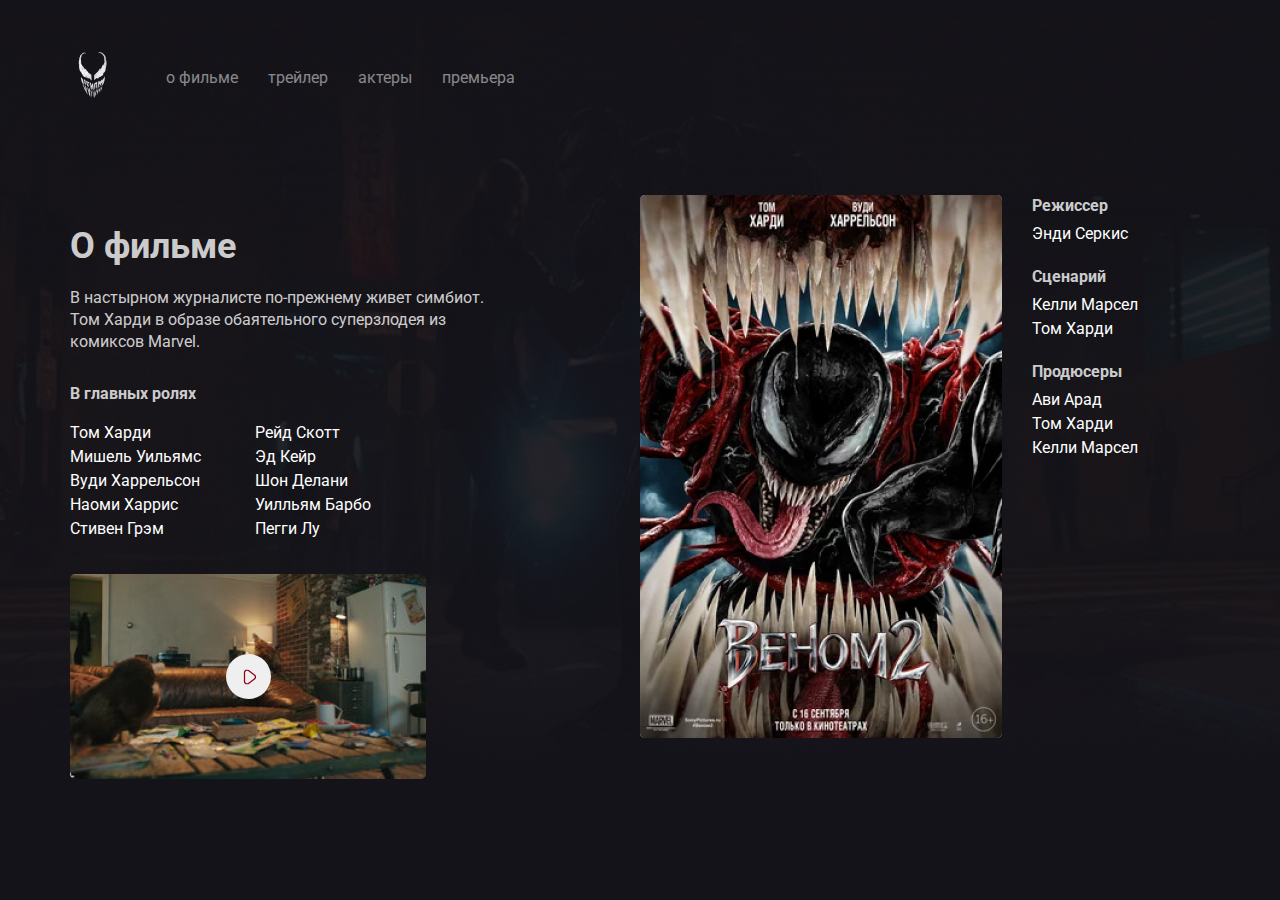
==== about.html @ 5b789bf8 "added About page" ====
<!DOCTYPE html>
<html lang="ru">

<head>
   <meta charset="UTF-8">
   <meta http-equiv="X-UA-Compatible" content="IE=edge">
   <meta name="viewport" content="width=device-width, initial-scale=1.0">
   <title>О фильме - Venom 2</title>
   <link href="https://fonts.googleapis.com/css2?family=Roboto:wght@400;700&display=swap" rel="stylesheet">
   <link rel="stylesheet" href="css/normalize.css">
   <link rel="stylesheet" href="css/style.css">
</head>

<body class="primary-bg">
   <div class="container">
      <header class="header">
         <a href="/" class="logo-link">
            <img class="logo-image" src="image/logo.png" alt="logo: Venom" width="46" height="71">
         </a>
         <nav class="nav">
            <ul class="nav__menu">
               <li class="nav__menu-item">
                  <a href="about.html" class="nav__menu-link">о фильме</a>
               </li>
               <li class="nav__menu-item">
                  <a href="trailer.html" class="nav__menu-link">трейлер</a>
               </li>
               <li class="nav__menu-item">
                  <a href="actors.html" class="nav__menu-link">актеры</a>
               </li>
               <li class="nav__menu-item">
                  <a href="prmier.html" class="nav__menu-link">премьера</a>
               </li>
            </ul>
         </nav>
      </header>

      <div class="content">
         <div class="col">
            <h2 class="content-title">О фильме</h2>
            <p class="content-text">
               В настырном журналисте по-прежнему живет симбиот. Том Харди в образе обаятельного суперзлодея из
               комиксов Marvel.
            </p>
            <h3 class="content-subtitle">В главных ролях</h3>
            <ul class="list column-2">
               <li class="list-item">Том Харди</li>
               <li class="list-item">Мишель Уильямс</li>
               <li class="list-item">Вуди Харрельсон</li>
               <li class="list-item">Наоми Харрис</li>
               <li class="list-item">Стивен Грэм</li>
               <li class="list-item">Рейд Скотт</li>
               <li class="list-item">Эд Кейр</li>
               <li class="list-item">Шон Делани</li>
               <li class="list-item">Уилльям Барбо</li>
               <li class="list-item">Пегги Лу</li>
            </ul>
            <div class="trailer">
               <button class="play">
                  <img class="play-icon" src="image/play.svg" alt="icon: play">
               </button>
            </div>
         </div>
         <div class="col">
            <div class="poster-wrapper">
               <img class="poster" src="image/poster.jpg" alt="photo: poster venom2">
               <div class="creators">
                  <h3 class="content-subtitle">Режиссер</h3>
                  <ul class="list">
                     <li class="list-item">Энди Серкис</li>
                  </ul>
                  <h3 class="content-subtitle">Сценарий</h3>
                  <ul class="list">
                     <li class="list-item">Келли Марсел</li>
                     <li class="list-item">Том Харди</li>
                  </ul>
                  <h3 class="content-subtitle">Продюсеры</h3>
                  <ul class="list">
                     <li class="list-item">Ави Арад</li>
                     <li class="list-item">Том Харди</li>
                     <li class="list-item">Келли Марсел</li>
                  </ul>
               </div>
            </div>
         </div>
      </div>
      <!-- /.content -->

   </div>
   <!-- /.container -->
</body>

</html>
---- css/style.css ----
html {
   box-sizing: border-box;
}
*,
*::after,
*::before {
   box-sizing: inherit;
}
body {
   font-family: "Roboto", sans-serif;
   color: #fff;
   background-color: #14131a;
}
.container {
   max-width: 1140px;
   margin: auto;
}
.header {
   display: flex;
   align-items: center;
   padding-top: 40px;
   margin-bottom: 80px;
}
.logo-link {
   display: inline-block;
   margin-right: 50px;
}
.nav__menu {
   margin: 0;
   padding: 0;
   list-style: none;
   display: flex;
}
.nav__menu-item {
   margin-right: 30px;
}
.nav__menu-link {
   text-decoration: none;
   color: rgba(255, 255, 255, 0.5);
}
.film-date {
   display: block;
   font-size: 24px;
   line-height: 28px;
   color: rgba(255, 255, 255, 0.8);
   margin-bottom: 38px;
}
.film-description {
   margin-top: 40px;
   font-size: 16px;
   line-height: 22px;
   color: rgba(255, 255, 255, 0.8);
   max-width: 423px;
}
.button {
   padding: 15px 30px;
   border: none;
   border-radius: 5px;
   text-decoration: none;
   cursor: pointer;
}

.button-text,
.button-icon {
   display: inline-block;
   vertical-align: middle;
}
.button-text {
   font-size: 14px;
   line-height: 16px;
   margin-left: 10px;
}
.button-primary {
   color: #8d0019;
   background-color: #fff;
}
.button-link {
   color: #fff;
}
.button-group {
   margin-top: 70px;
}
.venom {
   position: absolute;
   top: 0;
   right: 0;
}
.blood {
   background: url("../image/blood.png") no-repeat top right,
      #14131a url("../image/background.jpg") no-repeat center center / 100%;
}
.primary-bg {
   background: #14131a url("../image/background.jpg") no-repeat center center / 100%;
}
.content {
   display: flex;
}
.col {
   flex-basis: 50%;
}
.content-title {
   font-size: 36px;
   line-height: 42px;
   font-weight: 700;
   color: rgba(255, 255, 255, 0.8);
   margin-bottom: 20px;
}
.content-subtitle {
   font-size: 16px;
   line-height: 22px;
   font-weight: 700;
   color: rgba(255, 255, 255, 0.8);
   margin-bottom: 15px;
   margin-top: 0;
}
.content-text {
   font-size: 16px;
   line-height: 22px;
   font-weight: 400;
   color: rgba(255, 255, 255, 0.8);
   max-width: 423px;
   margin-bottom: 30px;
}
.content .list {
   list-style: none;
   padding: 0;
}
.list-item {
   line-height: 1.5;
}
.column-2 {
   -webkit-column-count: 2;
   -moz-column-count: 2;
   column-count: 2;
   -webkit-column-gap: 20px;
   -moz-column-gap: 20px;
   column-gap: 20px;
   max-width: 350px;
}
.content .trailer {
   width: 356px;
   height: 205px;
   background: url("../image/treiler-cover.jpg") no-repeat center / contain;
   border-radius: 5px;
   display: flex;
   align-items: center;
   justify-content: center;
   margin-top: 33px;
}
.trailer .play {
   width: 45px;
   height: 45px;
   border-radius: 50%;
   border: none;
   cursor: pointer;
}
.trailer .play-icon {
   transform: translate(1px, 2px);
}
.poster-wrapper {
   display: flex;
   align-items: flex-start;
}
.poster {
   width: 362px;
   border-radius: 5px;
   margin-right: 30px;
}
.poster-wrapper .content-subtitle {
   margin-bottom: 5px;
}
.poster-wrapper .list {
   margin: 0;
   margin-bottom: 20px;
}
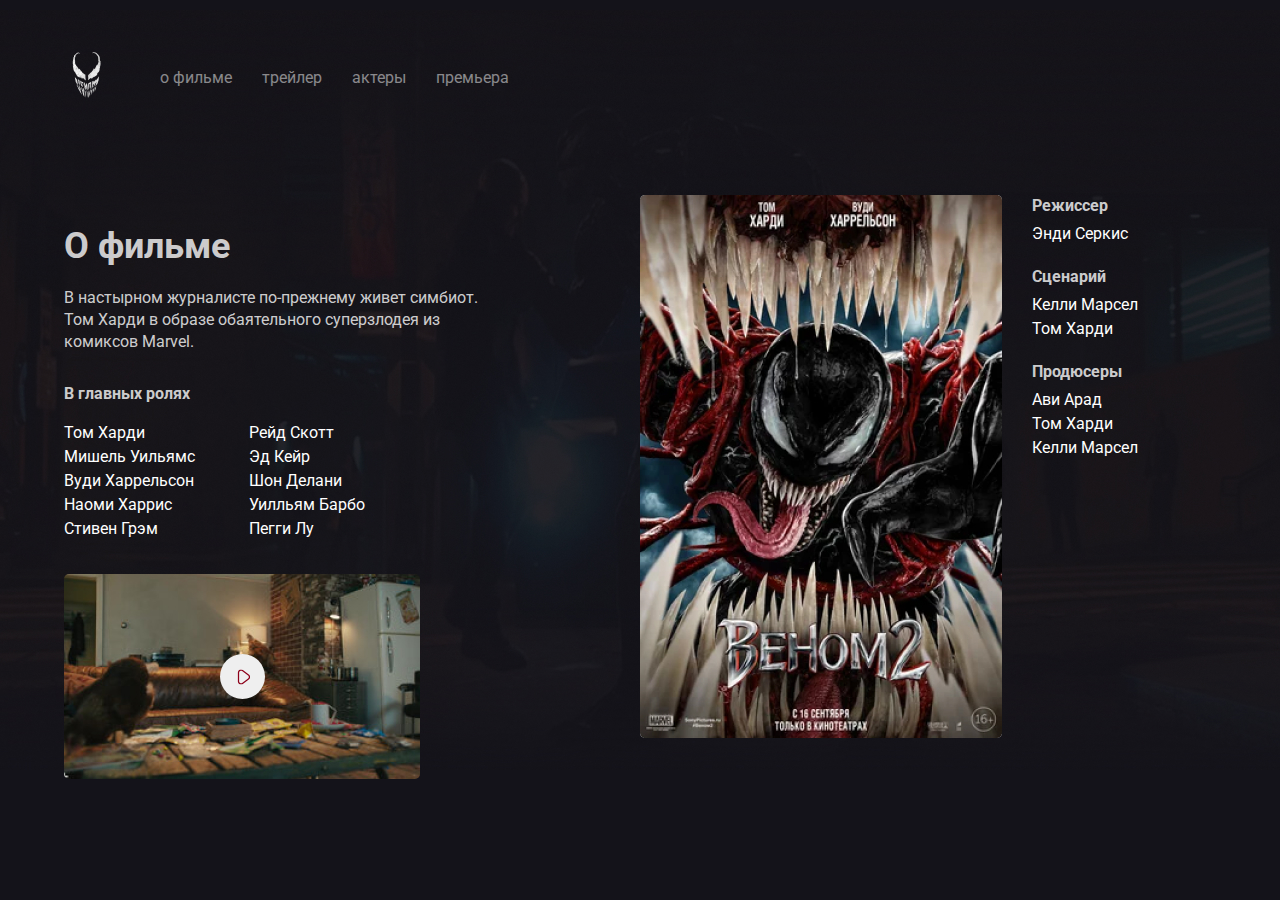
==== commit da13c0b7: "added adaptive" ====
--- a/about.html
+++ b/about.html
@@ -9,15 +9,25 @@
    <link href="https://fonts.googleapis.com/css2?family=Roboto:wght@400;700&display=swap" rel="stylesheet">
    <link rel="stylesheet" href="css/normalize.css">
    <link rel="stylesheet" href="css/style.css">
+
+   <script src="js/main.js" defer></script>
 </head>
 
 <body class="primary-bg">
    <div class="container">
       <header class="header">
-         <a href="/" class="logo-link">
+         <a href="index.html" class="logo-link">
             <img class="logo-image" src="image/logo.png" alt="logo: Venom" width="46" height="71">
          </a>
          <nav class="nav">
+            <button class="menu__button">
+               <span class="menu__button-text">меню</span>
+               <img class="menu__button-icon" src="image/menu.svg" alt="icon: burger menu">
+            </button>
+            <button class="menu__close">
+               <span class="menu__close-text">закрыть</span>
+               <img class="menu__close-icon" src="image/arrow.svg" alt="icon: arrow right">
+            </button>
             <ul class="nav__menu">
                <li class="nav__menu-item">
                   <a href="about.html" class="nav__menu-link">о фильме</a>
--- a/css/style.css
+++ b/css/style.css
@@ -11,9 +11,20 @@
    color: #fff;
    background-color: #14131a;
 }
+img {
+   max-width: 100%;
+}
 .container {
-   max-width: 1140px;
+   /* max-width: 1140px; */
+   width: 90%;
    margin: auto;
+}
+.venom {
+   position: absolute;
+   top: 0;
+   right: 0;
+   max-width: 720px;
+   width: 50%;
 }
 .header {
    display: flex;
@@ -43,14 +54,17 @@
    font-size: 24px;
    line-height: 28px;
    color: rgba(255, 255, 255, 0.8);
-   margin-bottom: 38px;
+   margin-bottom: 2%;
 }
 .film-description {
-   margin-top: 40px;
+   margin-top: 3%;
    font-size: 16px;
    line-height: 22px;
    color: rgba(255, 255, 255, 0.8);
    max-width: 423px;
+}
+.film-logo {
+   width: 70%;
 }
 .button {
    padding: 15px 30px;
@@ -78,15 +92,11 @@
    color: #fff;
 }
 .button-group {
-   margin-top: 70px;
-}
-.venom {
-   position: absolute;
-   top: 0;
-   right: 0;
-}
+   margin-top: 5%;
+}
+
 .blood {
-   background: url("../image/blood.png") no-repeat top right,
+   background: url("../image/blood.png") no-repeat top right / 70%,
       #14131a url("../image/background.jpg") no-repeat center center / 100%;
 }
 .primary-bg {
@@ -173,3 +183,120 @@
    margin: 0;
    margin-bottom: 20px;
 }
+.menu__button {
+   display: none;
+}
+.menu__close {
+   display: none;
+}
+@media (max-width: 1024px) {
+   .content {
+      flex-direction: column;
+      padding-bottom: 5%;
+   }
+   .col {
+      margin-bottom: 5%;
+   }
+   .header {
+      margin-bottom: 4%;
+   }
+   .film {
+      margin-top: 20%;
+   }
+}
+@media (max-width: 768px) {
+   .blood {
+      background: #14131a;
+   }
+   .venom {
+      top: 10%;
+   }
+}
+@media (max-width: 576px) {
+   .nav__menu {
+      position: fixed;
+      left: 0;
+      top: 0;
+      width: 100%;
+      height: 100%;
+      background-color: #fff;
+      z-index: 9;
+      display: flex;
+      flex-direction: column;
+      justify-content: center;
+      align-items: center;
+      transform: translateX(100%);
+      transition: transform 0.2s;
+   }
+   .nav__menu-item {
+      margin-bottom: 2%;
+      margin-top: 2%;
+      margin-right: 0;
+   }
+   .menu__close {
+      position: fixed;
+      opacity: 0;
+      right: 25px;
+      top: 65px;
+      display: flex;
+      align-items: center;
+      z-index: 10;
+      border: none;
+      background-color: #fff;
+      cursor: pointer;
+      transform: translateX(300%);
+      transition: transform 0.2s;
+      transition-delay: 0.4s;
+   }
+   .is-active {
+      transform: translateX(0);
+      opacity: 1;
+   }
+   .menu__close-text {
+      margin-right: 10px;
+   }
+   .nav__menu-link {
+      color: #14131a;
+   }
+   .nav {
+      margin-left: auto;
+   }
+   .menu__button {
+      display: flex;
+      align-items: center;
+      justify-content: center;
+      padding: 10px;
+      border: none;
+      background-color: #14131a;
+      color: #fff;
+      cursor: pointer;
+   }
+   .menu__button-text {
+      margin-right: 10px;
+   }
+   .button-group {
+      display: flex;
+      align-items: center;
+      justify-content: center;
+      flex-direction: column;
+   }
+   .film-text {
+      text-align: center;
+   }
+   .poster-wrapper {
+      flex-direction: column;
+   }
+   .poster {
+      margin-bottom: 4%;
+      margin-right: 0;
+      width: 100%;
+      max-width: 350px;
+   }
+   .content .trailer {
+      max-width: 350px;
+      width: 100%;
+   }
+   .column-2 {
+      column-count: 1;
+   }
+}
